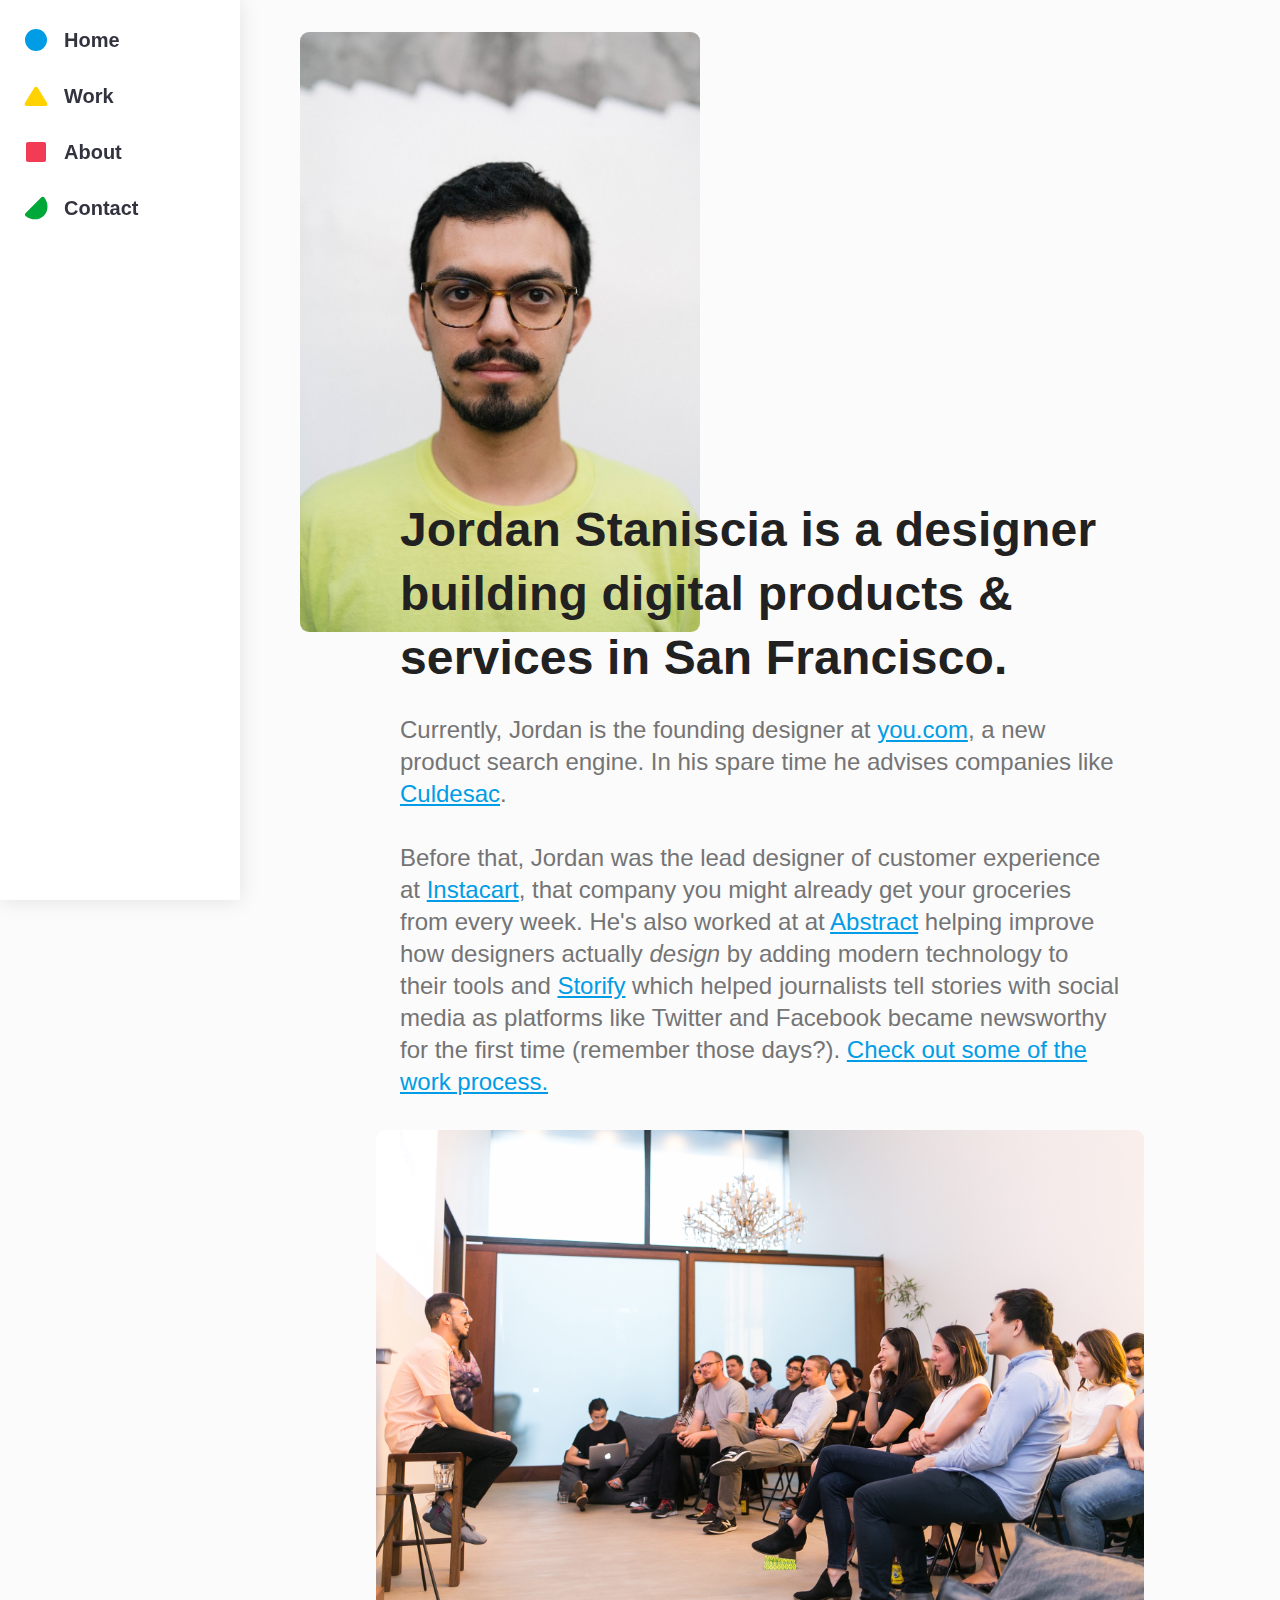
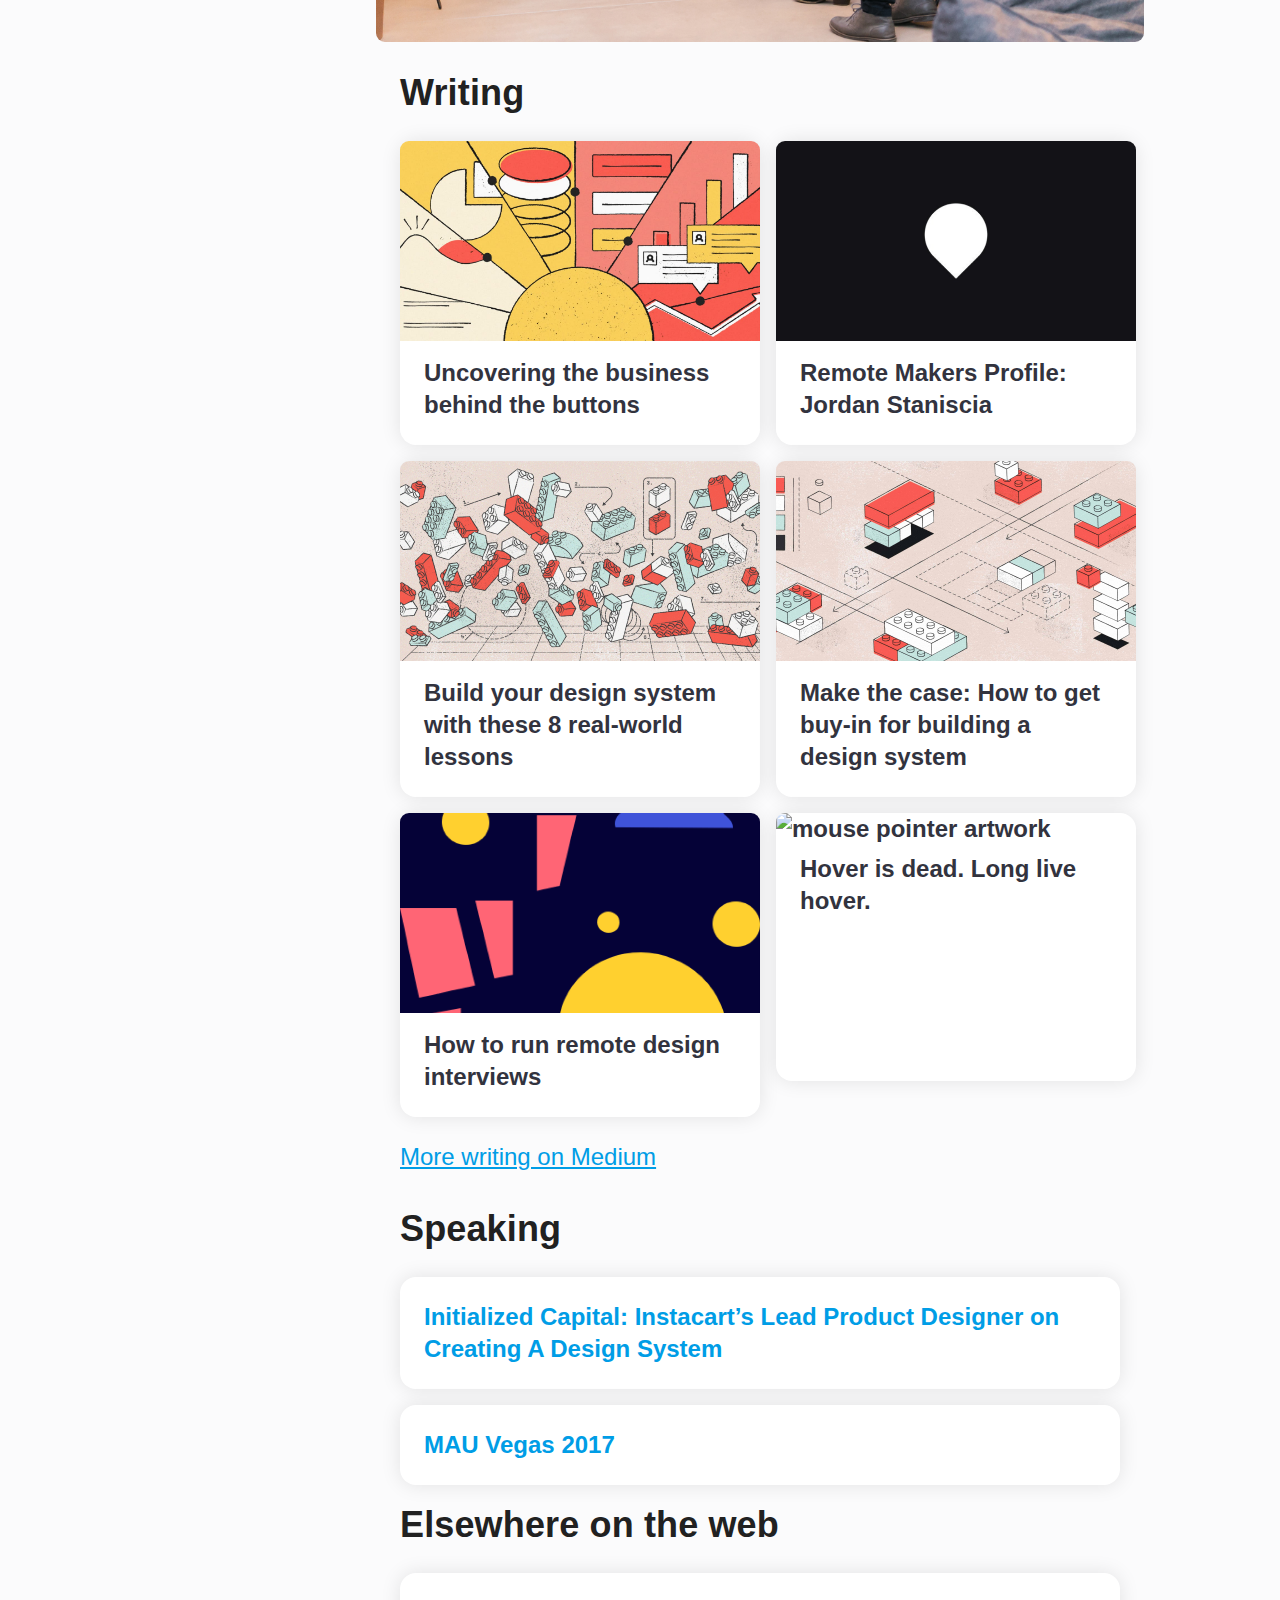
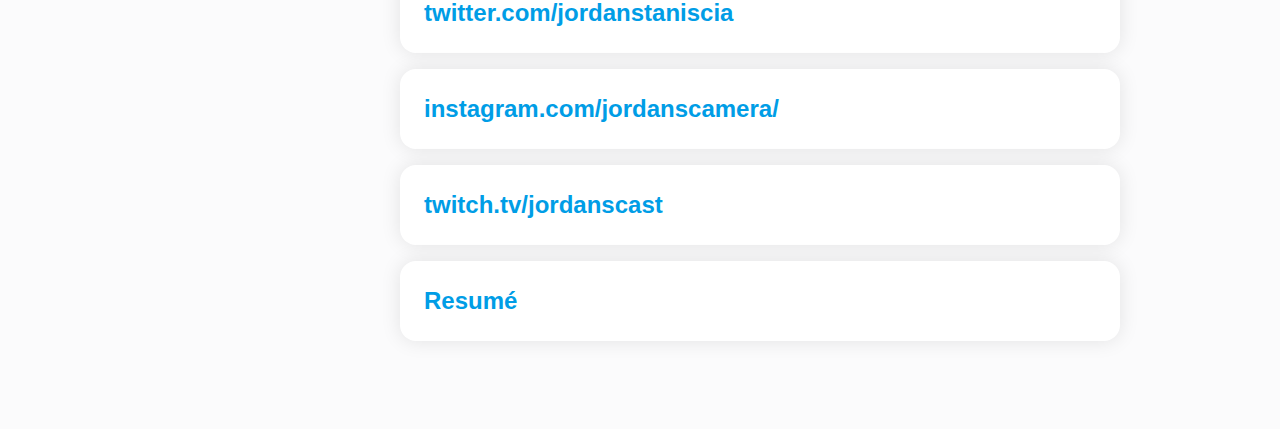
==== about.html @ 4a49b167 "updated my chat bot" ====
<!DOCTYPE html>
<html>
<head>
	<meta charset="UTF-8">
	<meta name="viewport" content="width=device-width, initial-scale=1, maximum-scale=1, user-scalable=no">

	<title>About &middot; Jordan Staniscia &middot; Designer</title>
	<meta name="description" content="Currently, Jordan is a designer at Abstract, working on improving how designers actually design. Before that, he worked at Instacart, Storify, Livefyre, Heyzap, and more.">

	<link rel="icon" type="image/png" href="images/favicon-16.png" sizes="16x16">
	<link rel="icon" type="image/png" href="images/favicon-32.png" sizes="32x32">
	<link rel="icon" type="image/png" href="images/favicon-64.png" sizes="64x64">
	<link rel="icon" type="image/png" href="images/favicon-96.png" sizes="96x96">
	<link rel="apple-touch-icon" sizes="60x60" href="images/favicon-iphone-60.png">
	<link rel="apple-touch-icon" sizes="120x120" href="images/favicon-iphone-120.png">
	<link rel="apple-touch-icon" sizes="180x180" href="images/favicon-iphone-180.png">
	<link rel="apple-touch-icon" sizes="72x72" href="images/favicon-ipad-72.png">
	<link rel="apple-touch-icon" sizes="144x144" href="images/favicon-ipad-144.png">
	<link rel="apple-touch-icon" sizes="144x144" href="images/favicon-ipad-216.png">

	<link rel="stylesheet" type="text/css" media="all" href="css/reset.css">
	<link rel="stylesheet" type="text/css" media="all" href="css/style.css">
	<link rel="stylesheet" type="text/css" media="all" href="css/animate.css">

	<script type="text/javascript" src="js/jquery-3.4.1.min.js"></script>
	<script type="text/javascript" src="js/menu.js"></script>
	<script>
	  (function(i,s,o,g,r,a,m){i['GoogleAnalyticsObject']=r;i[r]=i[r]||function(){
	  (i[r].q=i[r].q||[]).push(arguments)},i[r].l=1*new Date();a=s.createElement(o),
	  m=s.getElementsByTagName(o)[0];a.async=1;a.src=g;m.parentNode.insertBefore(a,m)
	  })(window,document,'script','https://www.google-analytics.com/analytics.js','ga');

	  ga('create', 'UA-8725285-3', 'auto');
	  ga('send', 'pageview');

	</script>
</head>
<body>

	<div id="about-container" class="content-container container spacer animated fadeIn">
		<div class="section">
			<img class="hero" src="images/profile2a.jpg" alt="Photo of Jordan Staniscia"/>

			<h1 class="h1 colorDefault marginBottom24">Jordan Staniscia is a designer building digital products &amp; services in San Francisco.</h1>

			<p>Currently, Jordan is the founding designer at <a href="you.com">you.com</a>, a new product search engine. In his spare time he advises companies like <a href="https://culdesac.com">Culdesac</a>.

			<p>Before that, Jordan was the lead designer of customer experience at <a href="http://instacart.com">Instacart</a>, that company you might already get your groceries from every week. He's also worked at at <a href="https://goabstract.com/">Abstract</a> helping improve how designers actually <i>design</i> by adding modern technology to their tools and <a href="http://storify.com">Storify</a> which helped journalists tell stories with social media as platforms like Twitter and Facebook became newsworthy for the first time (remember those days?). <a href="work.html">Check out some of the work process.</a></p>
		</div>
		<div class="section">
			<img class="full-width" src="images/talks.jpg" alt="Jordan Staniscia speaking about design systems"/>

			<h2 class="h2 colorDefault marginBottom24">Writing</h2>

			<div class="card-link-container">

				<div><a href="https://www.abstract.com/blog/designer-business-behind-buttons/" class="card-link">
					<img src="images/writing/business-of-buttons.jpg" alt="Buisness behind design illustration" />
					<span>Uncovering the business behind the buttons</span>
				</a></div>

				<div><a href="https://remotemakers.co/interviews/jordan-staniscia/" class="card-link">
					<img src="images/writing/Remote-Makers@2x.png" alt="Remote Makers logo artwork" />
					<span>Remote Makers Profile: Jordan Staniscia</span>
				</a></div>

				<div><a href="https://www.abstract.com/blog/building-your-design-system/" class="card-link">
					<img src="images/writing/design-system-lessons.png" alt="Building a design system piece by piece illustration" />
					<span>Build your design system with these 8 real-world lessons</span>
				</a></div>

				<div><a href="https://www.abstract.com/blog/design-system-buy-in/" class="card-link">
					<img src="images/writing/design-system-buy-in.jpeg" alt="Design System Illustration" />
					<span>Make the case: How to get buy-in for building a design system</span>
				</a></div>

				<div><a href="https://miro.com/blog/design-interviews-remote-team/" class="card-link">
					<img src="images/writing/miro-artwork@2x.png" alt="Miro artwork" />
					<span>How to run remote design interviews</span>
				</a></div>

				<div><a href="https://medium.com/@jordance/hover-is-dead-long-live-hover-37a89d3795df" class="card-link">
					<img src="https://miro.medium.com/max/2800/1*OTb4XvrBGKitkS3YimQnlA.png" alt="mouse pointer artwork" />
					<span>Hover is dead. Long live hover.</span>
				</a></div>

			</div>

			<p><a href="https://medium.com/@jordance">More writing on Medium</a></p>

		</div>
		<div class="section">
			<h2 class="h2 colorDefault marginBottom24">Speaking</h2>

			<div><a href="https://medium.com/initialized-capital/instacarts-lead-product-designer-on-creating-design-systems-4cffefdfca00" class="big-link">Initialized Capital: Instacart’s Lead Product Designer on Creating A Design System</a></div>

			<div><a href="http://grow.co/content/mau-vegas-2017-how-instacart-uses-deep-linking-to-build-personalized-user-experiences-to-boost-engagement-and-conversion/" class="big-link">MAU Vegas 2017</a></div>

		</div>
		<div class="section">

			<h2 class="h2 colorDefault marginBottom24">Elsewhere on the web</h2>

			<div><a href="http://twitter.com/jordanstaniscia" class="big-link">twitter.com/jordanstaniscia</a></div>

			<div><a href="https://www.instagram.com/jordanscamera/" class="big-link">instagram.com/jordanscamera/</a></div>

			<div><a href="https://www.twitch.tv/jordanscast" class="big-link">twitch.tv/jordanscast</a></div>

			<div><a href="https://www.figma.com/file/kTpxOq9Pjka3R3JEFAi44p/My-Resum%C3%A9?node-id=54%3A1" class="big-link">Resumé</a></div>
		</div>


	</div>


</body>
</html>
---- css/style.css ----
body {
	font-family: "Helvetica Neue", Helvetica, Arial, sans-serif;
	-webkit-font-smoothing: antialiased;
	background-color: #FBFBFC;
}

input {
	width: auto;
	-webkit-box-sizing: border-box;
    -moz-box-sizing: border-box;
    -o-box-sizing: border-box;
    -ms-box-sizing: border-box;
    box-sizing: border-box;
}

a, a:visited {
	color: #009DE6;
}

a:hover {
	color: #3F74B0;
}

a:active {
	color: #2D527D;
}

.clear {
	clear: both;
}

.bottom {
	position: absolute;
	bottom: 0;
	width: 100%;
}

.container {
	max-width: 720px;
	margin: 0 auto;
	padding-left: 240px;
}

.spacer {
	margin: 32px auto 88px auto;
}

.blur {
	-webkit-filter: blur(20px);
	filter: blur(20px);
}

.no-scroll {
	overflow: hidden;
}

.line {
	width: 100%;
}

/* Type */
.h1 {
	font-size: 48px;
	line-height: 64px;
	font-weight: bold;
	letter-spacing: 0.0037em;
}

.h2 {
	font-size: 36px;
	line-height: 48px;
	font-weight: bold;
	letter-spacing: 0.0039em;
}

.h3 {
	font-size: 28px;
	line-height: 36px;
	font-weight: bold;
	letter-spacing: 0.0038em;
}

.h4 {
}

/* Type Colors */
.colorDefault {color: #212121;}
.colorSecondary {color: #424242;}
.colorCaption {color: #616161;}

/* Weights */
.weightRegular {font-weight: 400;}
.weightMedium {font-weight: 500;}
.weightSemibold {font-weight: 600;}
.weightBold {font-weight: 700;}

/* Margins */
.marginBottom0 {margin-bottom: 0;}
.marginBottom8 {margin-bottom: 8px;}
.marginBottom16 {margin-bottom: 16px;}
.marginBottom24 {margin-bottom: 24px;}

/* Navigational Menu */
#menu {
	height: 100%;
	width: 224px;
	padding: 0 8px;
	display: block;
	background-color: #fff;
	box-shadow: 0 1px 20px 0 rgba(0,0,0,.1);
	position: fixed;
	z-index: 3;
	bottom: 0;
}

#menu ul {
	/*margin: 0 auto;*/
	padding: 12px 0;
}

#menu ul li {
}

#menu ul li a {
	display: block;
	border-radius: 32px;
	transition: background-color 0.25s, color 0.25s;
	text-decoration: none;

	font-size: 20px;
	line-height: 56px;
	color: #32333E;
	text-align: left;
	font-weight: 600;
	margin: 0 auto;
	width: 100%;
	height: 56px;
}

#menu ul li a:hover {
	cursor: pointer;
	background-color: rgba(0, 0, 0, 0.05);
}

#menu ul li a:active {
	cursor: pointer;
	background-color: rgba(0, 0, 0, 0.1);
	transform: matrix(0.96, 0, 0, 0.96, 0, 0);
}

#menu ul li a svg {
	width: 24px;
	height: 24px;
	margin: 16px;
	float: left;
	transition: margin 0.25s;
}

#menu ul li a:hover svg {
	margin-left: 24px;
}

.square{fill:#f23b55;}
.circle{fill:#009de6;}
.triangle{fill:#ffd200;}
.half-circle{fill:#00A839;}

/* Chat app */
.message {
	font-family: "Helvetica Neue", Helvetica, Arial, sans-serif;
	font-size: 24px;
	font-weight: 500;
	line-height: 32px;
	border-radius: 32px;
	padding: 14px 28px;
	display: inline-block;
	margin: 0 0 14px 0;
	box-shadow: 0 0 20px 0 rgba(0,0,0,.1);
}

.message-left {
	color: #393939;
	background-color: #fff;
}

.message-right {
	color: #fff;
	background-color: #00B0FF;
	border: none;
	outline: 0;
	float: right;
}

::-webkit-input-placeholder {
	color: #80D8FF;
}

/* Content */
.content-container {
	position: relative;
}

.content-container img {
	width: 100%;
	max-width: 720px;
	height: auto;
	border-radius: 9px;
	margin-bottom: 32px;
}

.content-container img.full-width {
	left: 50%;
	margin-left: -30vw;
	margin-right: -30vw;
	max-width: 60vw;
	position: relative;
	right: 50%;
	width: 60vw;
	margin-bottom: 24px;
}

.content-container p, .content-container li {
	font-size: 24px;
	line-height: 32px;
	color: #747474;
	margin-bottom: 32px;
}

.content-container p a, , .content-container li a {
	text-decoration: none;
}
	.content-container p a:hover, , .content-container li a:hover {
		text-decoration: underline;
	}

.content-container i {
	font-style: italic;
}

.content-container strong {
	font-weight: bold;
	color: #424242;
}

.content-container li {
	list-style: square outside none;
	margin: 0 0 16px 24px;
}

.content-container section {
	margin-bottom: 64px;
}

/* Links */
a.big-link,
a.card-link,
a.work-card {
	font-size: 24px;
	line-height: 32px;
	border-radius: 16px;
	text-decoration: none;
	font-weight: 600;
	background-color: #fff;
	box-shadow: 0 0 20px 0 rgba(0,0,0,.1);
	transition: box-shadow 0.15s, transform 0.05s;
}
a.big-link:hover,
a.card-link:hover,
a.work-card:hover {
	box-shadow: 0 2px 20px 0 rgba(0,0,0,0.2);
}
.big-link:active,
a.card-link:active,
a.work-card:active {
	box-shadow: 0 1px 4px 0 rgba(0,0,0,0.12);
	transform: matrix(0.96, 0, 0, 0.96, 0, 0);
}

a.big-link.disabled,
a.card-link.disabled,
a.work-card.disabled {
	box-shadow: 0 0 0 1px rgba(0,0,0,.1);
}
a.big-link.disabled:hover,
a.card-link.disabled:hover,
a.work-card.disabled:hover {
	box-shadow: 0 0 0 1px rgba(0,0,0,.1);
}
a.big-link.disabled:active,
a.card-link.disabled:active,
a.work-card.disabled:active {
	box-shadow: 0 0 0 1px rgba(0,0,0,.1);
	transform: none;
}

a.big-link {
	display: block;
	padding: 24px;
	margin-bottom: 16px;
}

a.breadcrumb {
	font-size: 20px;
	font-weight: 400;
}

a.breadcrumb:before {
	/*content: url("data:image/svg+xml; utf8, <svg width=\"24\" height=\"24\" viewBox=\"0 0 24 24\" fill=\"none\" xmlns=\"http://www.w3.org/2000/svg\"><path fill-rule=\"evenodd\" clip-rule=\"evenodd\" d=\"M4.59503 13.1791C3.37703 12.391 3.37704 10.609 4.59503 9.82086L15.9135 2.49715C17.2442 1.63609 19 2.59128 19 4.17629L19 18.8237C19 20.4087 17.2442 21.3639 15.9135 20.5029L4.59503 13.1791Z\" fill=\"#009DE6\"/></svg>)";*/
}

/* About Page */
#about-container h1 {
	padding-top: 690px;
}

#about-container img.hero {
	width: 90%;
	margin: 0 auto;
	position: absolute;
	left: 140px;
	z-index: -1;
	max-height: 900px;
	width: auto;
}

.card-link-container {
	display: grid;
	grid-template-columns: 50% 50%;
	grid-column-gap: 16px;
	grid-row-gap: 16px;
	margin-bottom: 24px;
}

a.card-link {
	justify-self: stretch;
	display: inline-block;
	margin: 0;
	color: #32333E;
	min-height: 268px;
	}
	a.card-link img {
		width: 100%;
		height: 200px;
  	object-fit: cover;
		margin-bottom: 8px;
		border-radius: 9px 9px 0 0;
	}
	a.card-link span {
		padding: 0 24px 24px 24px;
    display: block;
	}

/* Work page */
.app-icon {
	width: 72px;
	height: 72px;
	border-radius: 16px;
	box-shadow: 0 0 20px 0 rgba(0,0,0,.1);
	margin-bottom: 12px;
}

.app-icon-abstract {
	background: url(../images/app-icon-abstract.png) center center no-repeat;
	background-size: 72px 72px;
}
.app-icon-instacart {
	background: url(../images/app-icon-instacart.png) center center no-repeat;
	background-size: 72px 72px;
}

.work-card-container li {
	list-style: none outside none;
	margin: 0;
}

.work-card {
	display: block;
	margin: 0 0 24px 0;
	padding: 24px;
	position: relative;
}

.work-card small {
	font-size: 14px;
	line-height: 18px;
}

.work-card .coming-soon {
	display: flex;
  align-items: center;
  justify-content: center;
	background-color: rgba(0,0,0,0.1);
	-webkit-backdrop-filter: blur(8px);
	backdrop-filter: blur(8px);
	color: #424242;
	font-size: 24px;
	font-weight: bold;
	margin: -24px -24px -24px -24px;
	height: 100%;
	width: 100%;
	position: absolute;
	z-index: 100;
	border-radius: 16px;
}

/* Media Queries */
@media screen and (max-width: 1440px){
	#about-container img.hero {
		max-height: 600px;
	}

	#about-container h1 {
		padding-top: 466px;
	}
}

@media screen and (max-width: 1200px){
	#about-container img.hero {
		top: -32px;
		right: 0;
		left: auto;
		max-width: 400px;
		width: auto;
		border-radius: 0 0 16px 16px;
	}

	.content-container img.full-width {
		width: 100%;
    max-width: 720px;
		position: inherit;
		margin: 0 0 24px 0;
	}

	#about-container h1 {
		padding-top: 490px;
	}
}

@media screen and (max-width: 960px){
	.container {
		padding: 0 30px;
	}

	#about-container img.hero {
		top: -32px;
		right: 0;
		left: auto;
		max-width: 400px;
		width: auto;
		border-radius: 0 0 16px 16px;
	}

	.content-container h1 {
		font-size: 44px;
    line-height: 48px;
		margin-bottom: 24px;
	}
/*
	.content-container h2 {
		font-size: 24px;
		line-height: 32px;
		margin-bottom: 24px;
	}*/

	.content-container p, .content-container li {
		font-size: 18px;
		line-height: 24px;
		margin-bottom: 24px;
	}
	a.big-link {
		font-size: 24px;
		line-height: 28px;
	}
	.message {
		font-size: 17px;
		line-height: 21px;
		border-radius: 26px;
		padding: 16px 20px;
		display: inline-block;
		margin: 0 0 8px 0;
	}

	#menu {
		height: 56px;
		padding: 0;
		padding-bottom: env(safe-area-inset-bottom);
		width: 100%;
		display: block;
		position: fixed;
		z-index: 3;
		bottom: 0;
	}

	#menu ul {
		max-width: 720px;
		margin: 0 auto;
		padding: 0;
	}

	#menu ul li {
		float: left;
		width: 25%;
	}

	#menu ul li a {
		font-size: 11px;
		line-height: 12px;
		color: #747474;
		text-align: center;
		font-weight: 500;
		margin: 0 auto 12px auto;
		display: block;
		margin: 0 auto;
		width: 56px;
		height: 56px;
	}

	#menu ul li a svg {
		margin: 8px 16px 4px 16px;
	}
	#menu ul li a:hover svg {
		margin-left: 16px;
	}

	.card-link-container {
			margin-bottom: 16px;
			grid-column-gap: 16px;
			grid-row-gap: 16px;
	}
}

@media screen and (max-width: 640px){
	a.big-link {
		font-size: 18px;
		line-height: 20px;
		padding: 16px;
	}

	.card-link-container {
		grid-template-columns: auto;
	}

	a.card-link {
		min-height: 0;
	}

	a.card-link span {
		padding: 0 16px 16px 16px;
	}
}

@media screen and (max-width: 480px){
	#about-container img.hero {
		max-height: 400px;
		border-radius: 0 0 0 16px;
	}
	#about-container h1 {
		padding-top: 268px;
	}
}
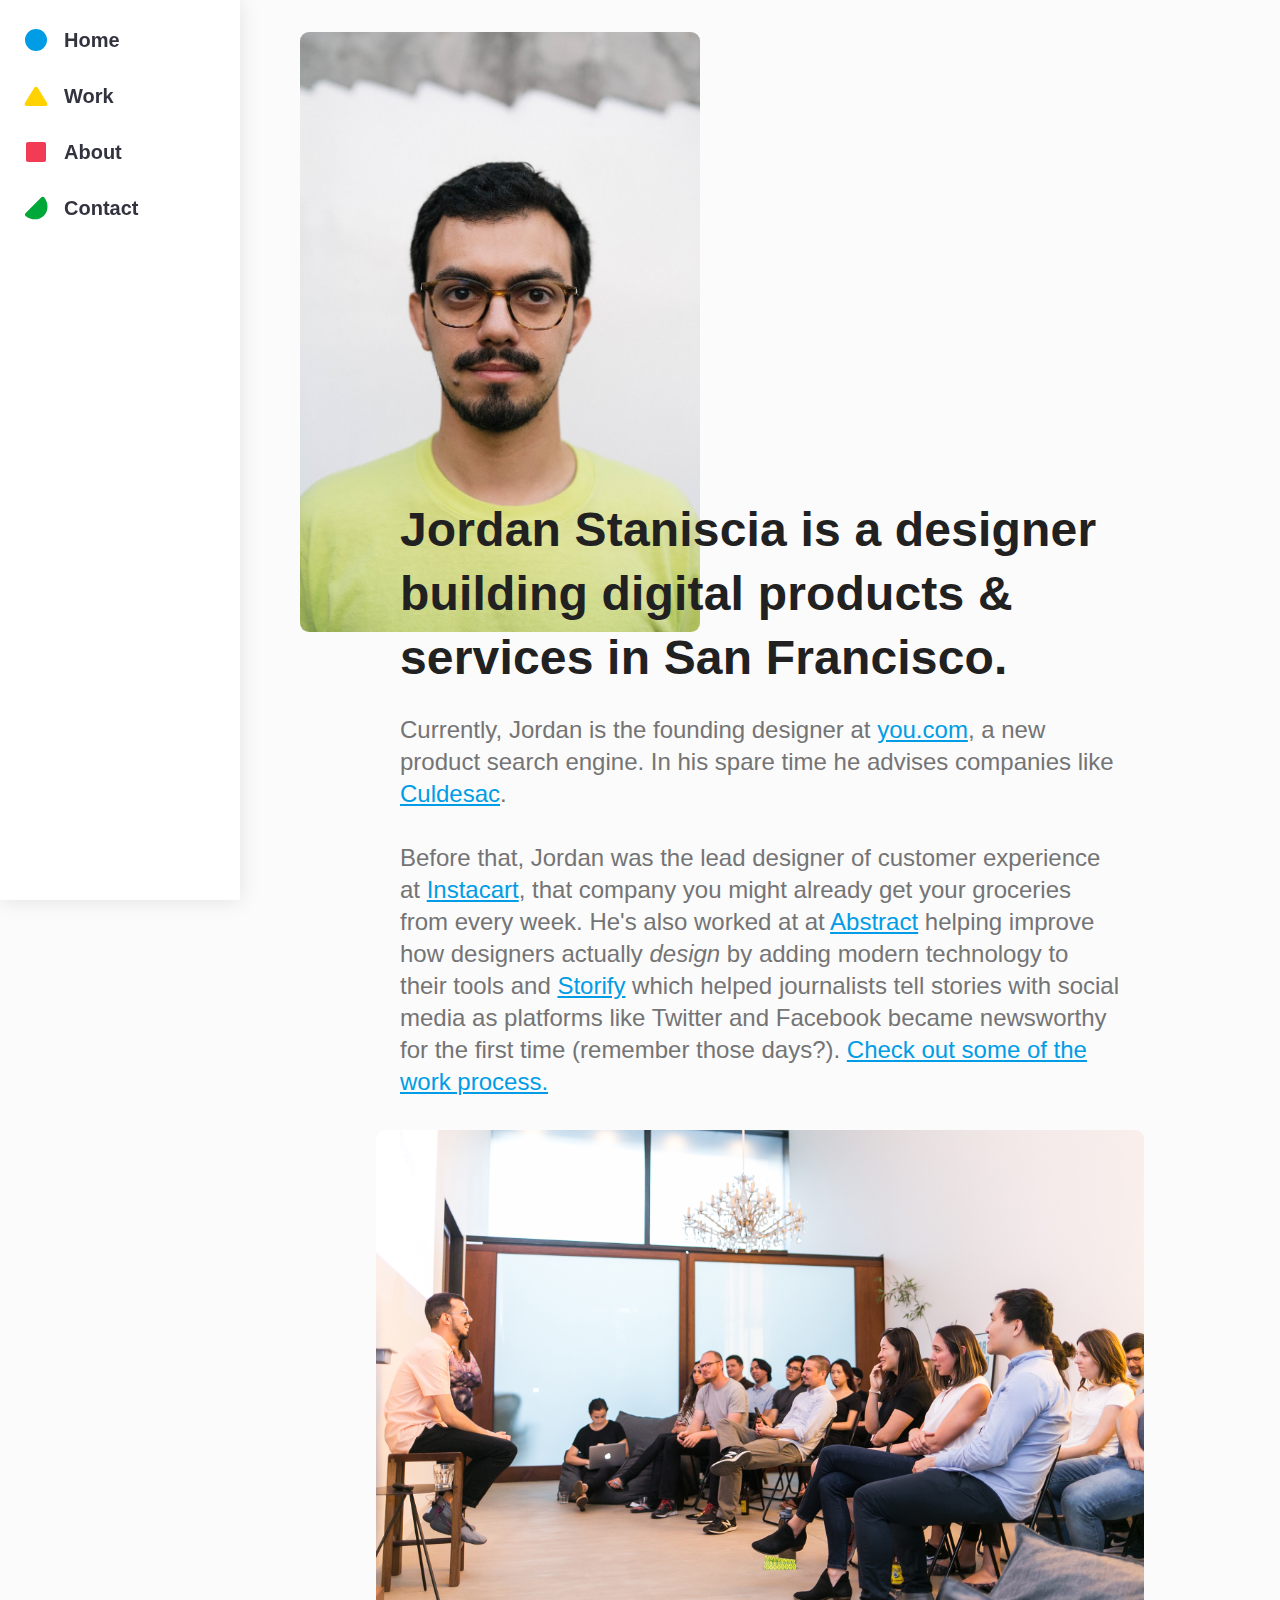
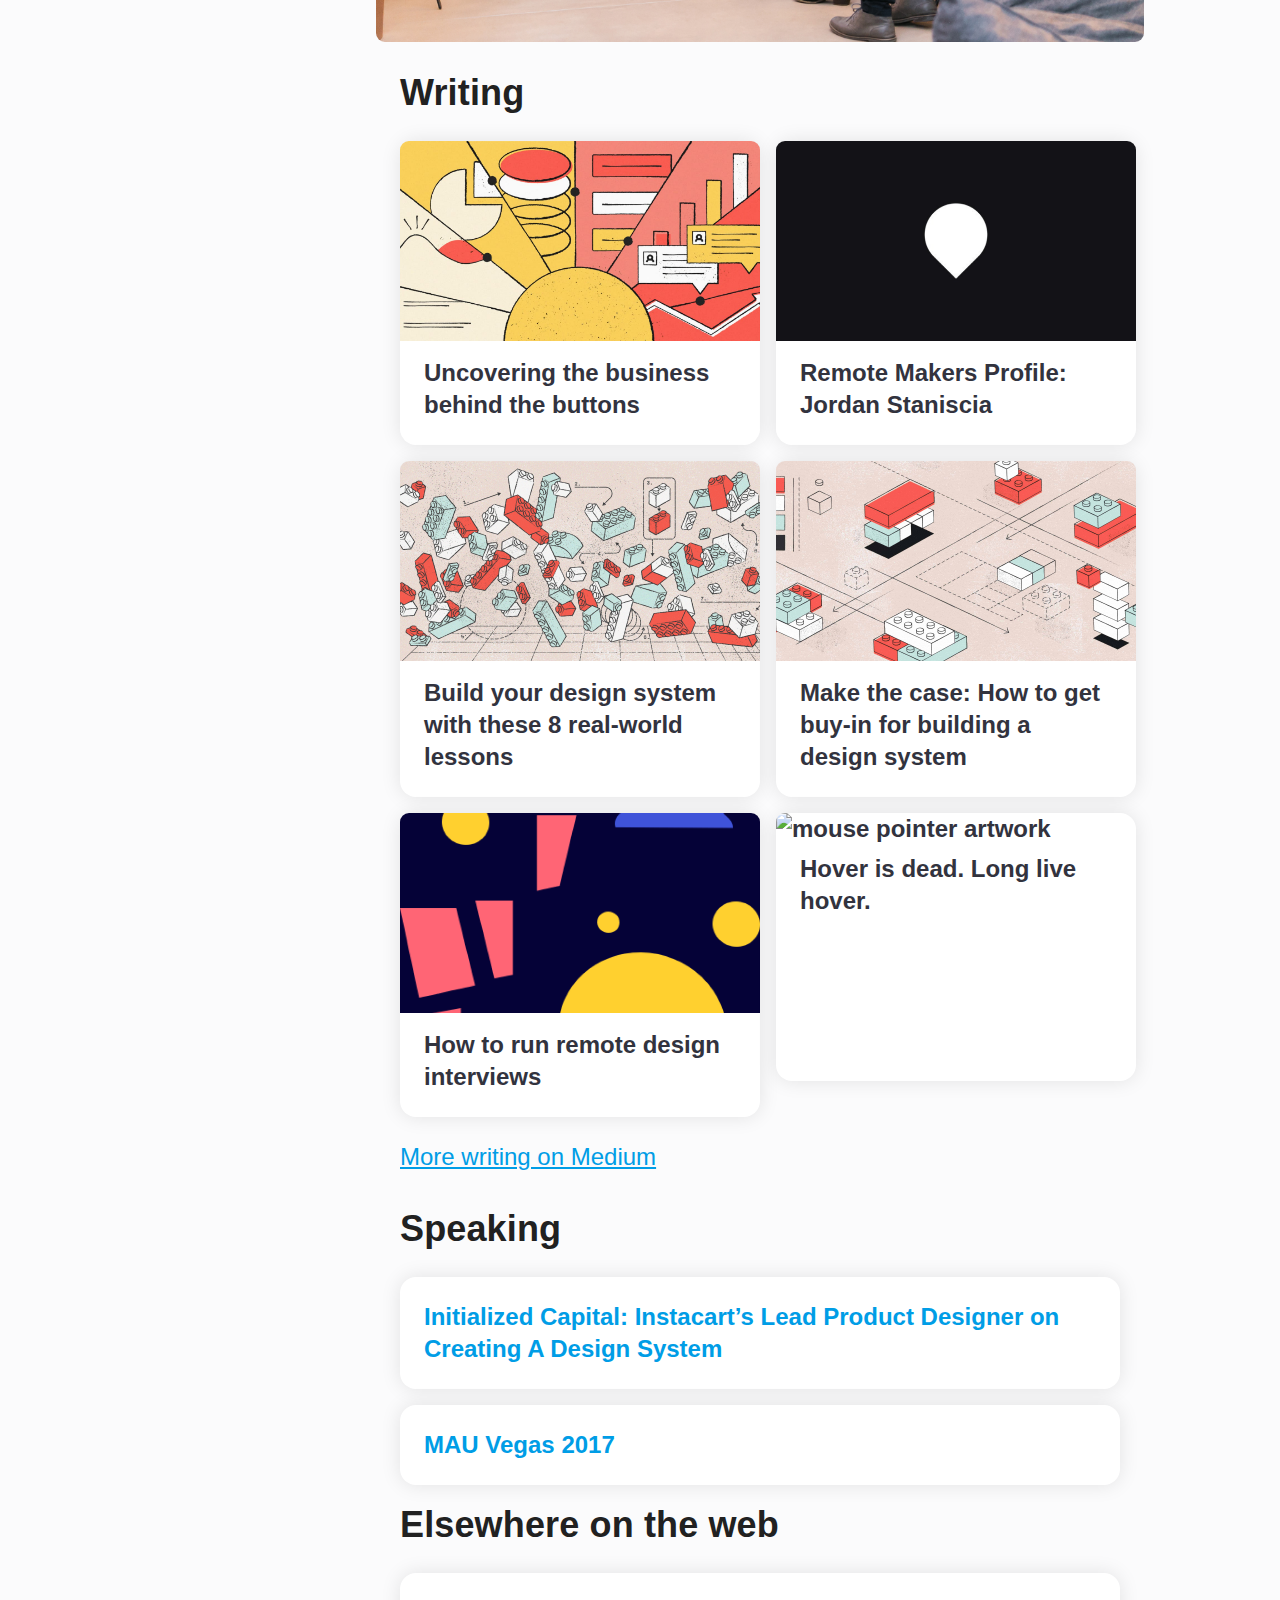
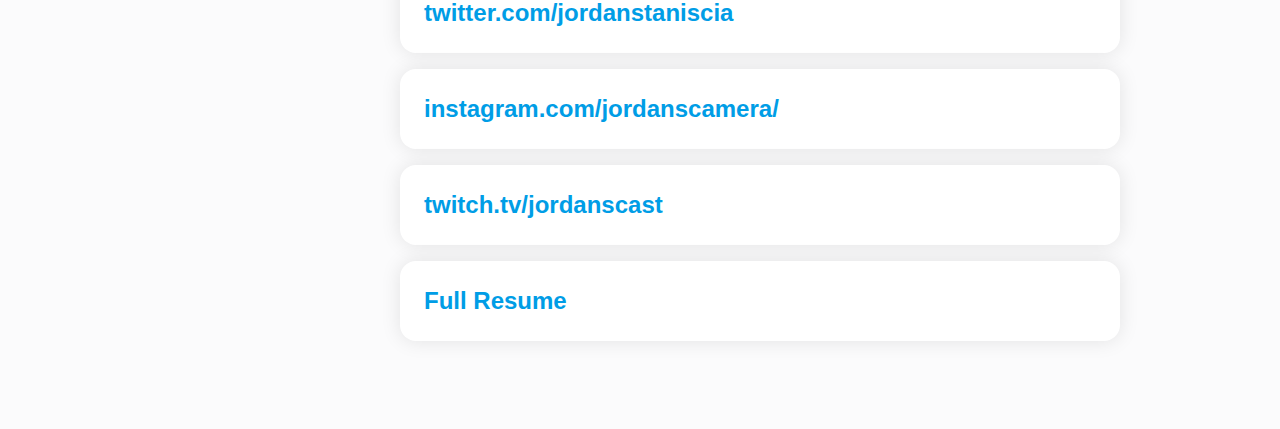
==== commit d5d5e8f6: "Laucnhing Snacks work" ====
--- a/about.html
+++ b/about.html
@@ -107,7 +107,7 @@
 
 			<div><a href="https://www.twitch.tv/jordanscast" class="big-link">twitch.tv/jordanscast</a></div>
 
-			<div><a href="https://www.figma.com/file/kTpxOq9Pjka3R3JEFAi44p/My-Resum%C3%A9?node-id=54%3A1" class="big-link">Resumé</a></div>
+			<div><a href="https://www.figma.com/file/kTpxOq9Pjka3R3JEFAi44p/My-Resum%C3%A9?node-id=54%3A1" class="big-link">Full Resume</a></div>
 		</div>
 
 
--- a/css/style.css
+++ b/css/style.css
@@ -87,6 +87,10 @@
 .colorDefault {color: #212121;}
 .colorSecondary {color: #424242;}
 .colorCaption {color: #616161;}
+
+.colorDefaultDark {color: #fff;}
+.colorSecondaryDark {color: #E0E0E0;}
+.colorCaptionDark {color: #C4C4C4;}
 
 /* Weights */
 .weightRegular {font-weight: 400;}
@@ -300,12 +304,44 @@
 }
 
 a.breadcrumb {
+	display: inline-block;
+	border-radius: 32px;
+	transition: background-color 0.25s, color 0.25s;
+	text-decoration: none;
+
 	font-size: 20px;
-	font-weight: 400;
-}
-
-a.breadcrumb:before {
-	/*content: url("data:image/svg+xml; utf8, <svg width=\"24\" height=\"24\" viewBox=\"0 0 24 24\" fill=\"none\" xmlns=\"http://www.w3.org/2000/svg\"><path fill-rule=\"evenodd\" clip-rule=\"evenodd\" d=\"M4.59503 13.1791C3.37703 12.391 3.37704 10.609 4.59503 9.82086L15.9135 2.49715C17.2442 1.63609 19 2.59128 19 4.17629L19 18.8237C19 20.4087 17.2442 21.3639 15.9135 20.5029L4.59503 13.1791Z\" fill=\"#009DE6\"/></svg>)";*/
+	line-height: 56px;
+	text-align: left;
+	font-weight: 600;
+	height: 56px;
+	margin: 0 0 24px 0;
+	padding-right: 24px;
+}
+a.breadcrumb:hover {
+	cursor: pointer;
+	background-color: rgba(0, 0, 0, 0.05);
+}
+a.breadcrumb:active {
+	cursor: pointer;
+	background-color: rgba(0, 0, 0, 0.1);
+	transform: matrix(0.96, 0, 0, 0.96, 0, 0);
+}
+
+a.breadcrumb svg {
+	width: 24px;
+	height: 24px;
+	fill: #009DE6;
+	margin: 16px 8px 16px 0;
+	float: left;
+	transition: margin 0.25s;
+}
+a.breadcrumb:hover svg {
+	margin-left: 16px;
+	fill: #3F74B0;
+}
+a.breadcrumb:active svg {
+	margin-left: 16px;
+	fill: #2D527D;
 }
 
 /* About Page */
@@ -357,6 +393,12 @@
 	border-radius: 16px;
 	box-shadow: 0 0 20px 0 rgba(0,0,0,.1);
 	margin-bottom: 12px;
+	transition: transform 0.25s, box-shadow 0.25s;
+}
+
+.work-card:hover .app-icon {
+	transform: rotate(-7deg);
+	box-shadow: 0 2px 20px 0 rgba(0,0,0,0.2);
 }
 
 .app-icon-abstract {
@@ -376,8 +418,24 @@
 .work-card {
 	display: block;
 	margin: 0 0 24px 0;
+	position: relative;
+}
+
+.work-card img {
+	display: block;
+	margin: 0;
+	border-radius: 16px 16px 0 0;
+}
+
+.work-card-inner {
 	padding: 24px;
+}
+
+img + .work-card-inner {
+	padding: 0 24px 24px 24px;
+	margin-top: -36px;
 	position: relative;
+	z-index: 10;
 }
 
 .work-card small {
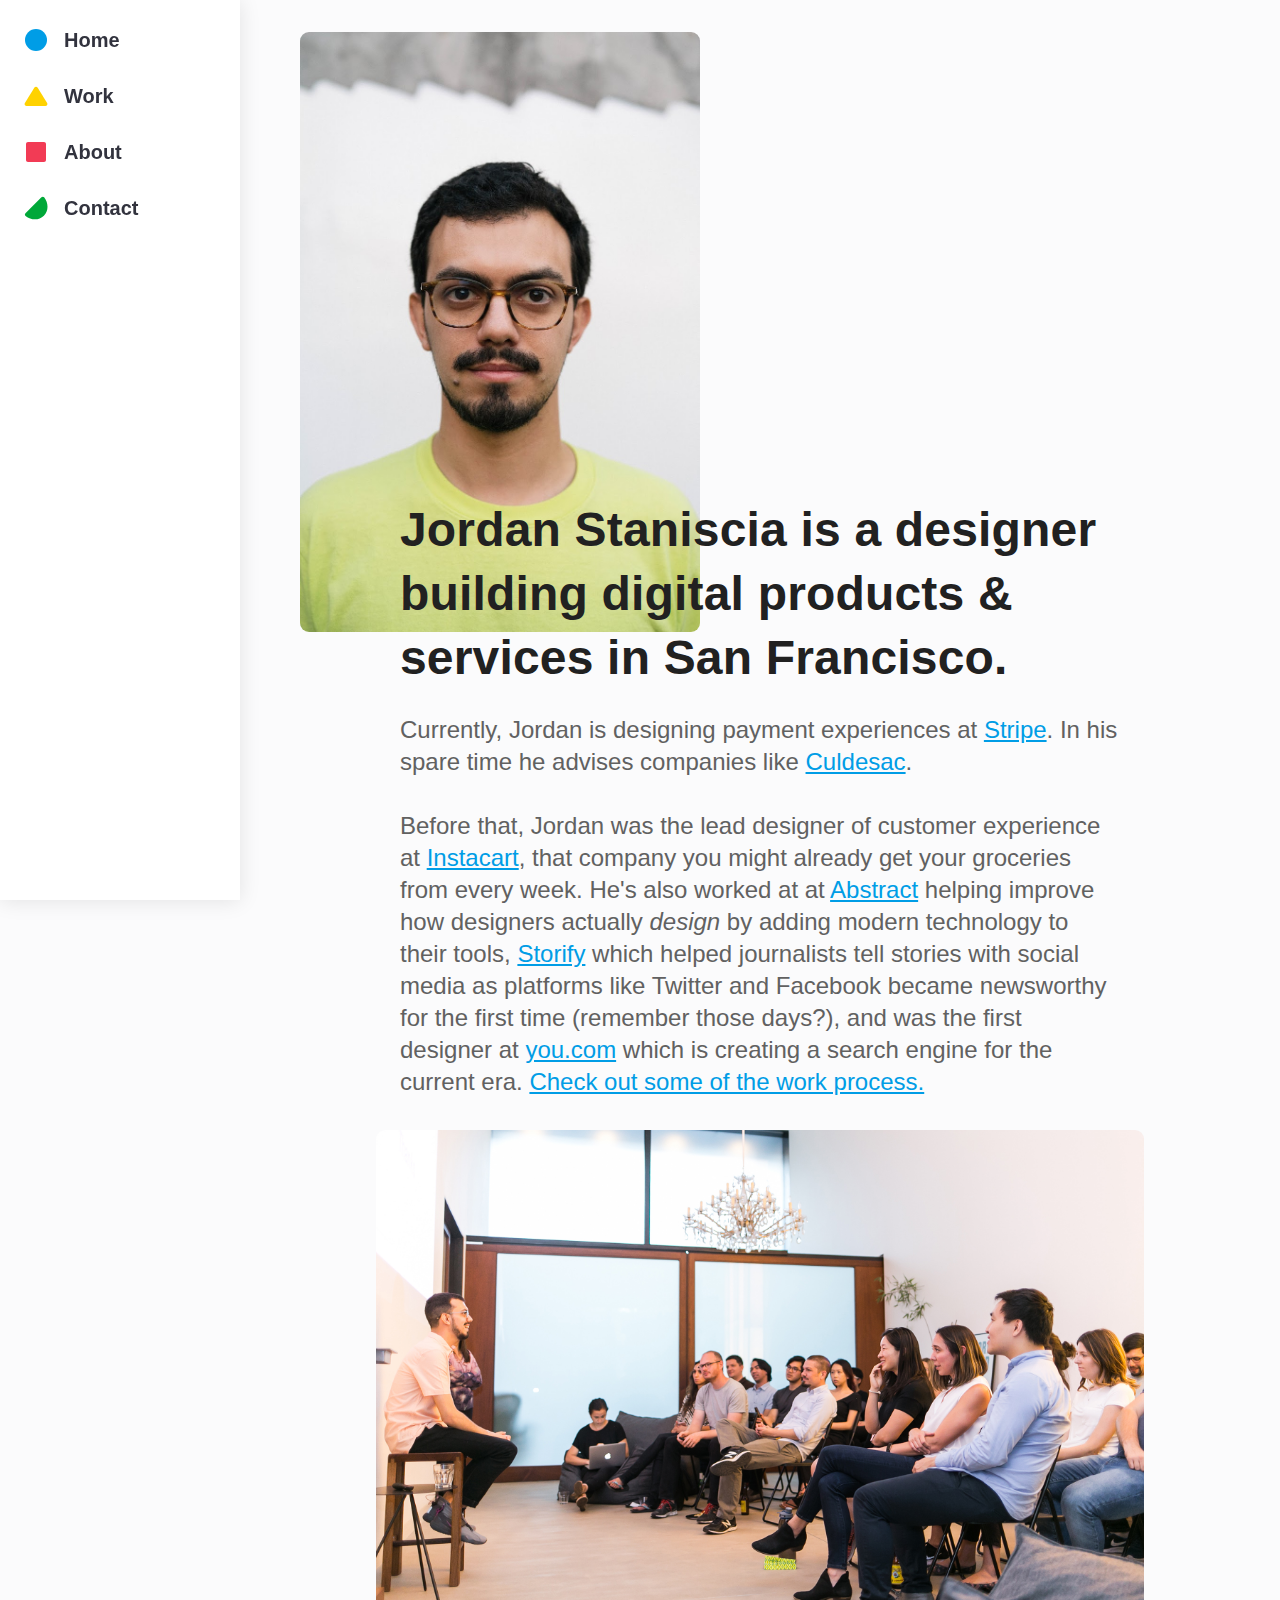
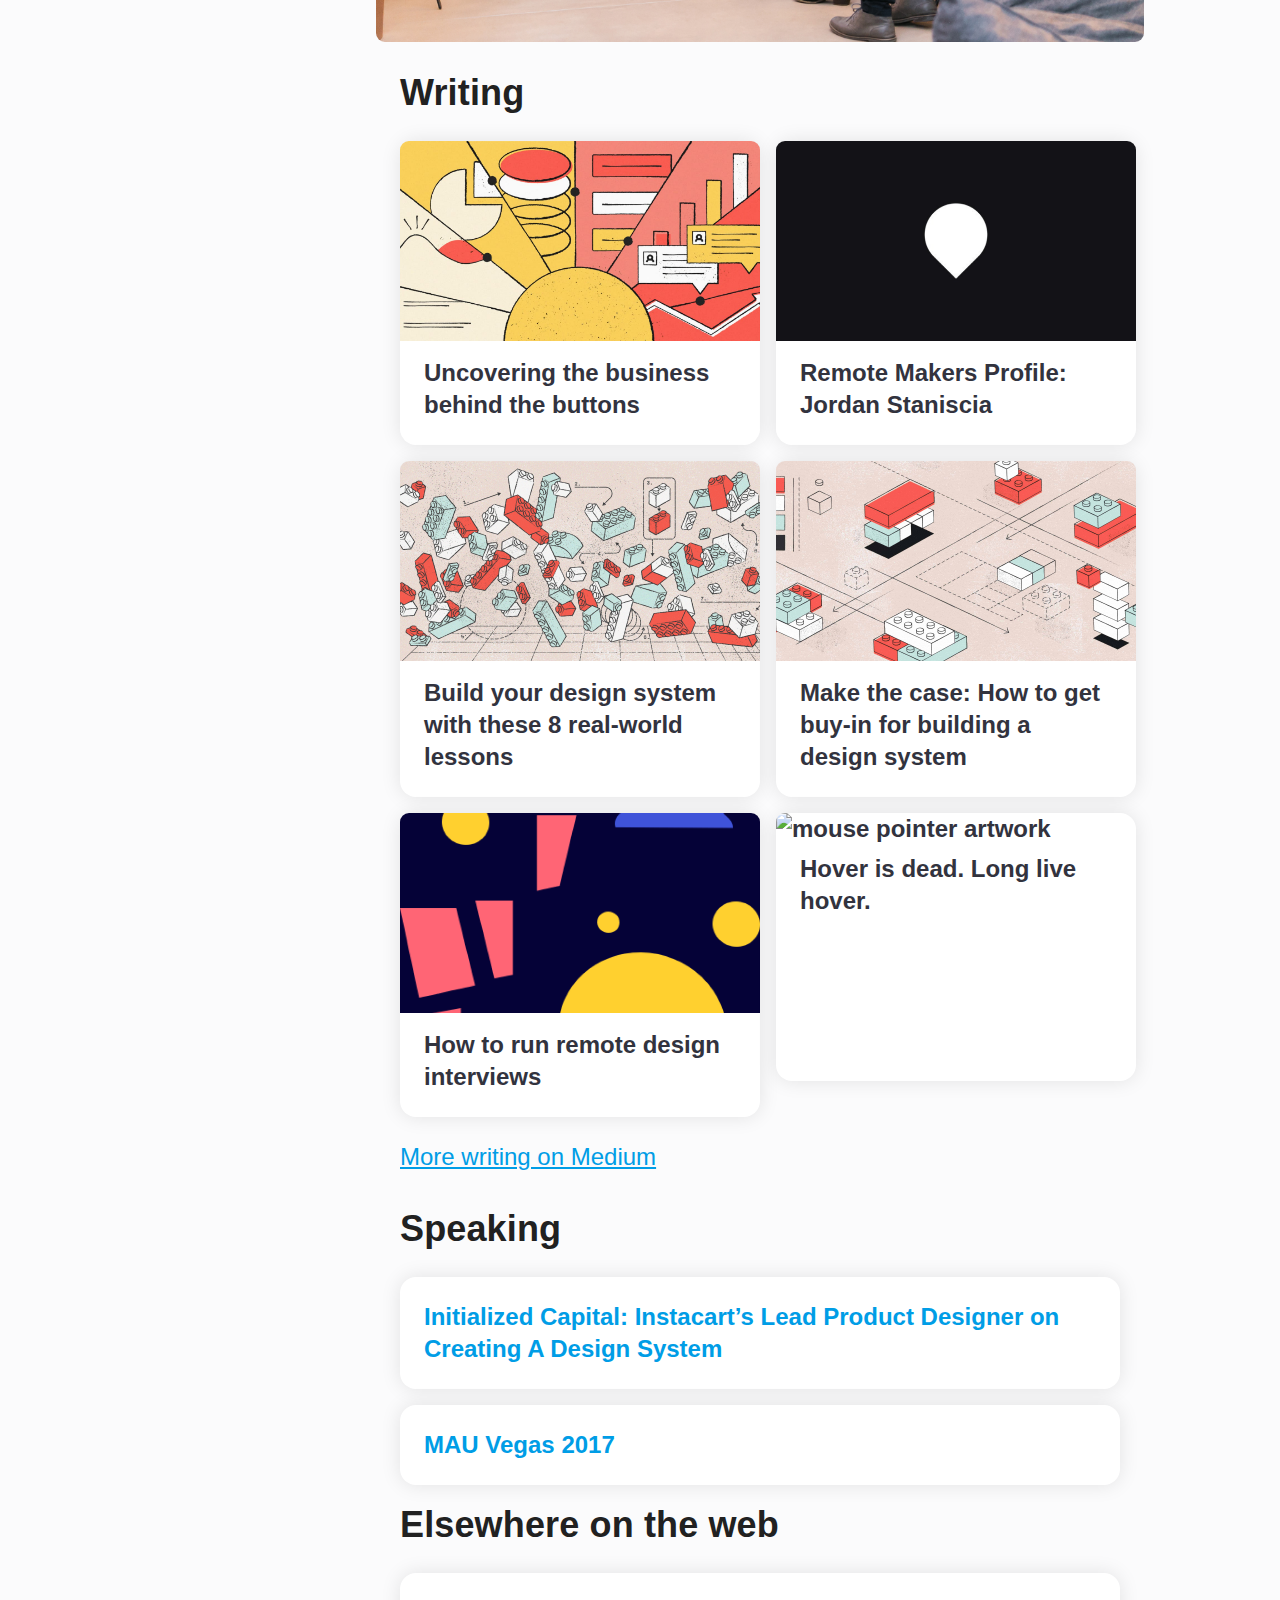
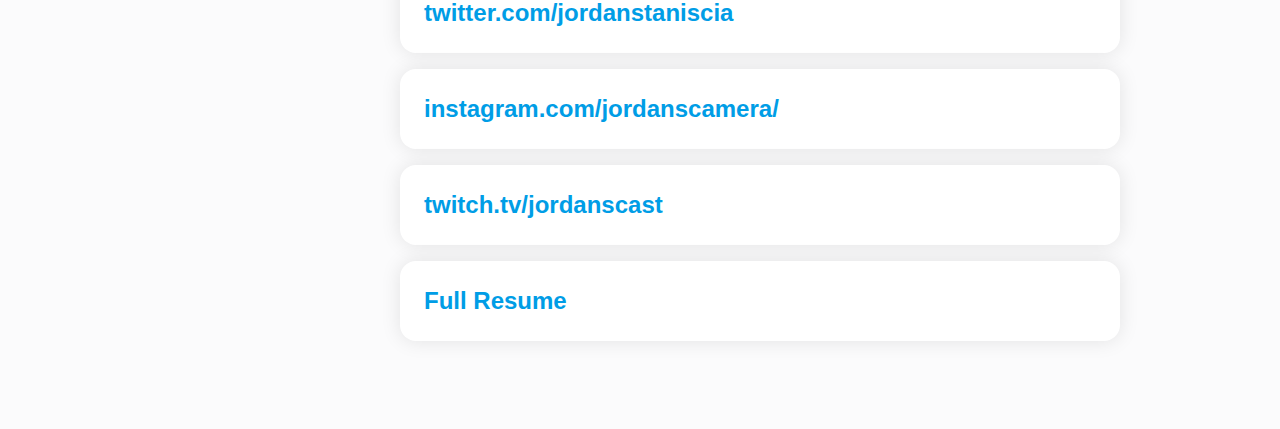
==== commit 7eb4b18e: "Stripe change" ====
--- a/about.html
+++ b/about.html
@@ -43,9 +43,9 @@
 
 			<h1 class="h1 colorDefault marginBottom24">Jordan Staniscia is a designer building digital products &amp; services in San Francisco.</h1>
 
-			<p>Currently, Jordan is the founding designer at <a href="you.com">you.com</a>, a new product search engine. In his spare time he advises companies like <a href="https://culdesac.com">Culdesac</a>.
+			<p>Currently, Jordan is designing payment experiences at <a href="https://stripe.com">Stripe</a>. In his spare time he advises companies like <a href="https://culdesac.com">Culdesac</a>.
 
-			<p>Before that, Jordan was the lead designer of customer experience at <a href="http://instacart.com">Instacart</a>, that company you might already get your groceries from every week. He's also worked at at <a href="https://goabstract.com/">Abstract</a> helping improve how designers actually <i>design</i> by adding modern technology to their tools and <a href="http://storify.com">Storify</a> which helped journalists tell stories with social media as platforms like Twitter and Facebook became newsworthy for the first time (remember those days?). <a href="work.html">Check out some of the work process.</a></p>
+			<p>Before that, Jordan was the lead designer of customer experience at <a href="http://instacart.com">Instacart</a>, that company you might already get your groceries from every week. He's also worked at at <a href="https://goabstract.com/">Abstract</a> helping improve how designers actually <i>design</i> by adding modern technology to their tools, <a href="http://storify.com">Storify</a> which helped journalists tell stories with social media as platforms like Twitter and Facebook became newsworthy for the first time (remember those days?), and was the first designer at <a href="you.com">you.com</a> which is creating a search engine for the current era. <a href="work.html">Check out some of the work process.</a></p>
 		</div>
 		<div class="section">
 			<img class="full-width" src="images/talks.jpg" alt="Jordan Staniscia speaking about design systems"/>
--- a/css/style.css
+++ b/css/style.css
@@ -81,6 +81,9 @@
 }
 
 .h4 {
+	font-size: 26px;
+  line-height: 32px;
+  letter-spacing: 0.0022em;
 }
 
 /* Type Colors */
@@ -226,7 +229,7 @@
 .content-container p, .content-container li {
 	font-size: 24px;
 	line-height: 32px;
-	color: #747474;
+	color: #616161;
 	margin-bottom: 32px;
 }
 
@@ -461,6 +464,11 @@
 	border-radius: 16px;
 }
 
+.credits p, .credits h3 {
+	font-size: 18px;
+  line-height: 24px;
+}
+
 /* Media Queries */
 @media screen and (max-width: 1440px){
 	#about-container img.hero {
@@ -496,7 +504,7 @@
 
 @media screen and (max-width: 960px){
 	.container {
-		padding: 0 30px;
+		padding: 0 24px;
 	}
 
 	#about-container img.hero {
@@ -508,17 +516,29 @@
 		border-radius: 0 0 16px 16px;
 	}
 
-	.content-container h1 {
+	.h1 {
 		font-size: 44px;
     line-height: 48px;
-		margin-bottom: 24px;
-	}
-/*
-	.content-container h2 {
-		font-size: 24px;
-		line-height: 32px;
-		margin-bottom: 24px;
-	}*/
+		letter-spacing: 0.0037em;
+	}
+
+	.h2 {
+		font-size: 31px;
+	  line-height: 38px;
+	  letter-spacing: 0.0039em;
+	}
+
+	.h3 {
+    font-size: 21px;
+    line-height: 26px;
+    letter-spacing: -0.0036em;
+  }
+
+  .h4 {
+    font-size: 21px;
+    line-height: 26px;
+    letter-spacing: -0.0036em;
+  }
 
 	.content-container p, .content-container li {
 		font-size: 18px;
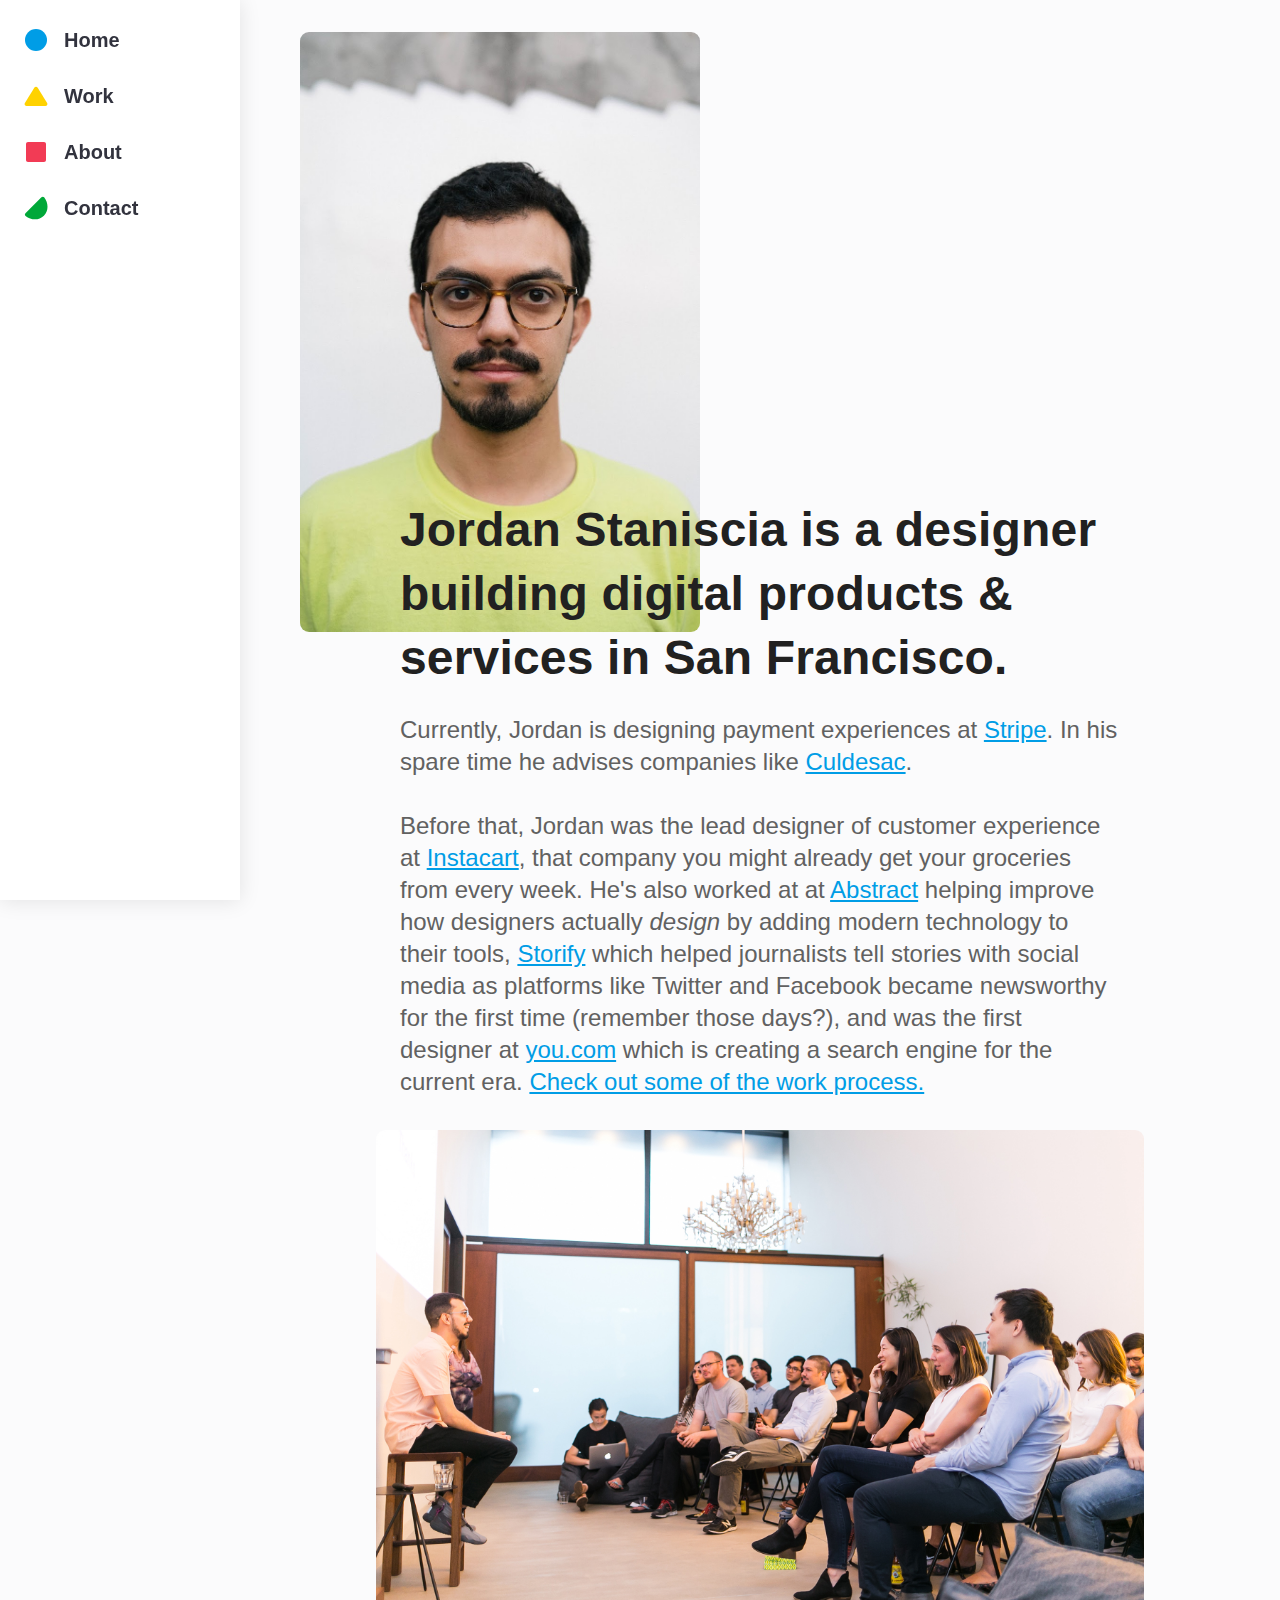
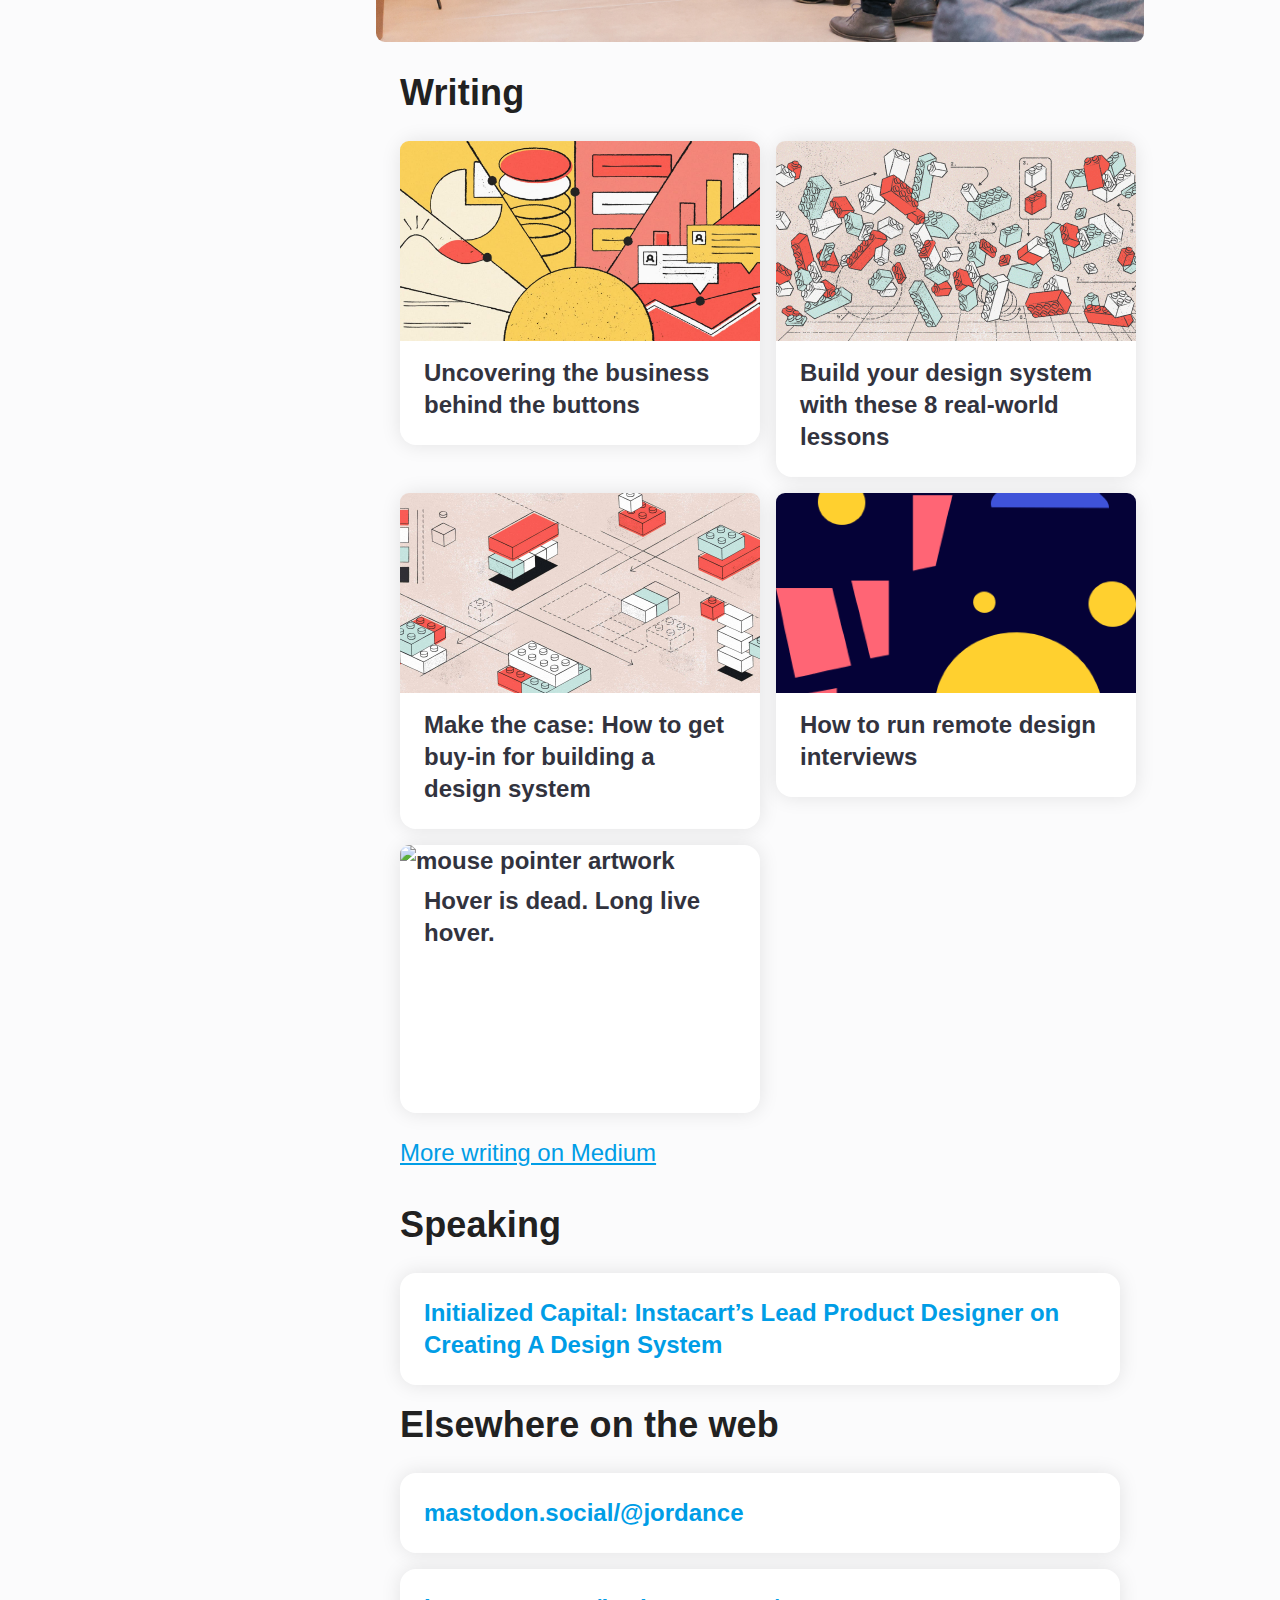
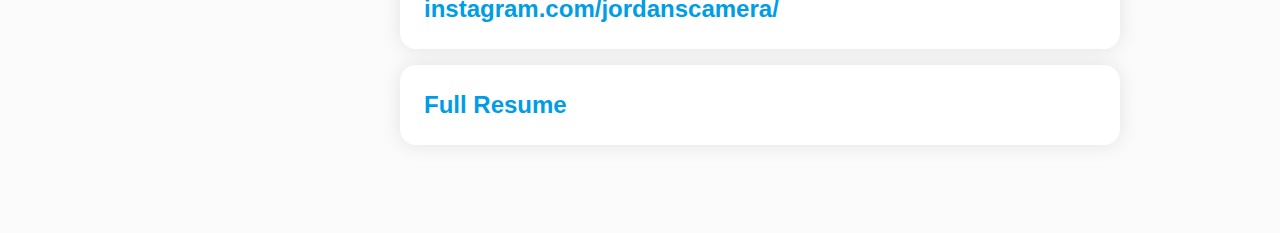
==== commit 3695091d: "Update about.html" ====
--- a/about.html
+++ b/about.html
@@ -59,11 +59,6 @@
 					<span>Uncovering the business behind the buttons</span>
 				</a></div>
 
-				<div><a href="https://remotemakers.co/interviews/jordan-staniscia/" class="card-link">
-					<img src="images/writing/Remote-Makers@2x.png" alt="Remote Makers logo artwork" />
-					<span>Remote Makers Profile: Jordan Staniscia</span>
-				</a></div>
-
 				<div><a href="https://www.abstract.com/blog/building-your-design-system/" class="card-link">
 					<img src="images/writing/design-system-lessons.png" alt="Building a design system piece by piece illustration" />
 					<span>Build your design system with these 8 real-world lessons</span>
@@ -94,18 +89,20 @@
 
 			<div><a href="https://medium.com/initialized-capital/instacarts-lead-product-designer-on-creating-design-systems-4cffefdfca00" class="big-link">Initialized Capital: Instacart’s Lead Product Designer on Creating A Design System</a></div>
 
-			<div><a href="http://grow.co/content/mau-vegas-2017-how-instacart-uses-deep-linking-to-build-personalized-user-experiences-to-boost-engagement-and-conversion/" class="big-link">MAU Vegas 2017</a></div>
+			<!--<div><a href="http://grow.co/content/mau-vegas-2017-how-instacart-uses-deep-linking-to-build-personalized-user-experiences-to-boost-engagement-and-conversion/" class="big-link">MAU Vegas 2017</a></div>-->
 
 		</div>
 		<div class="section">
 
 			<h2 class="h2 colorDefault marginBottom24">Elsewhere on the web</h2>
+			
+			<div><a href="https://mastodon.social/@jordance" class="big-link">mastodon.social/@jordance</a></div>
 
-			<div><a href="http://twitter.com/jordanstaniscia" class="big-link">twitter.com/jordanstaniscia</a></div>
+			<!--<div><a href="http://twitter.com/jordanstaniscia" class="big-link">twitter.com/jordanstaniscia</a></div>-->
 
 			<div><a href="https://www.instagram.com/jordanscamera/" class="big-link">instagram.com/jordanscamera/</a></div>
 
-			<div><a href="https://www.twitch.tv/jordanscast" class="big-link">twitch.tv/jordanscast</a></div>
+			<!--<div><a href="https://www.twitch.tv/jordanscast" class="big-link">twitch.tv/jordanscast</a></div>-->
 
 			<div><a href="https://www.figma.com/file/kTpxOq9Pjka3R3JEFAi44p/My-Resum%C3%A9?node-id=54%3A1" class="big-link">Full Resume</a></div>
 		</div>
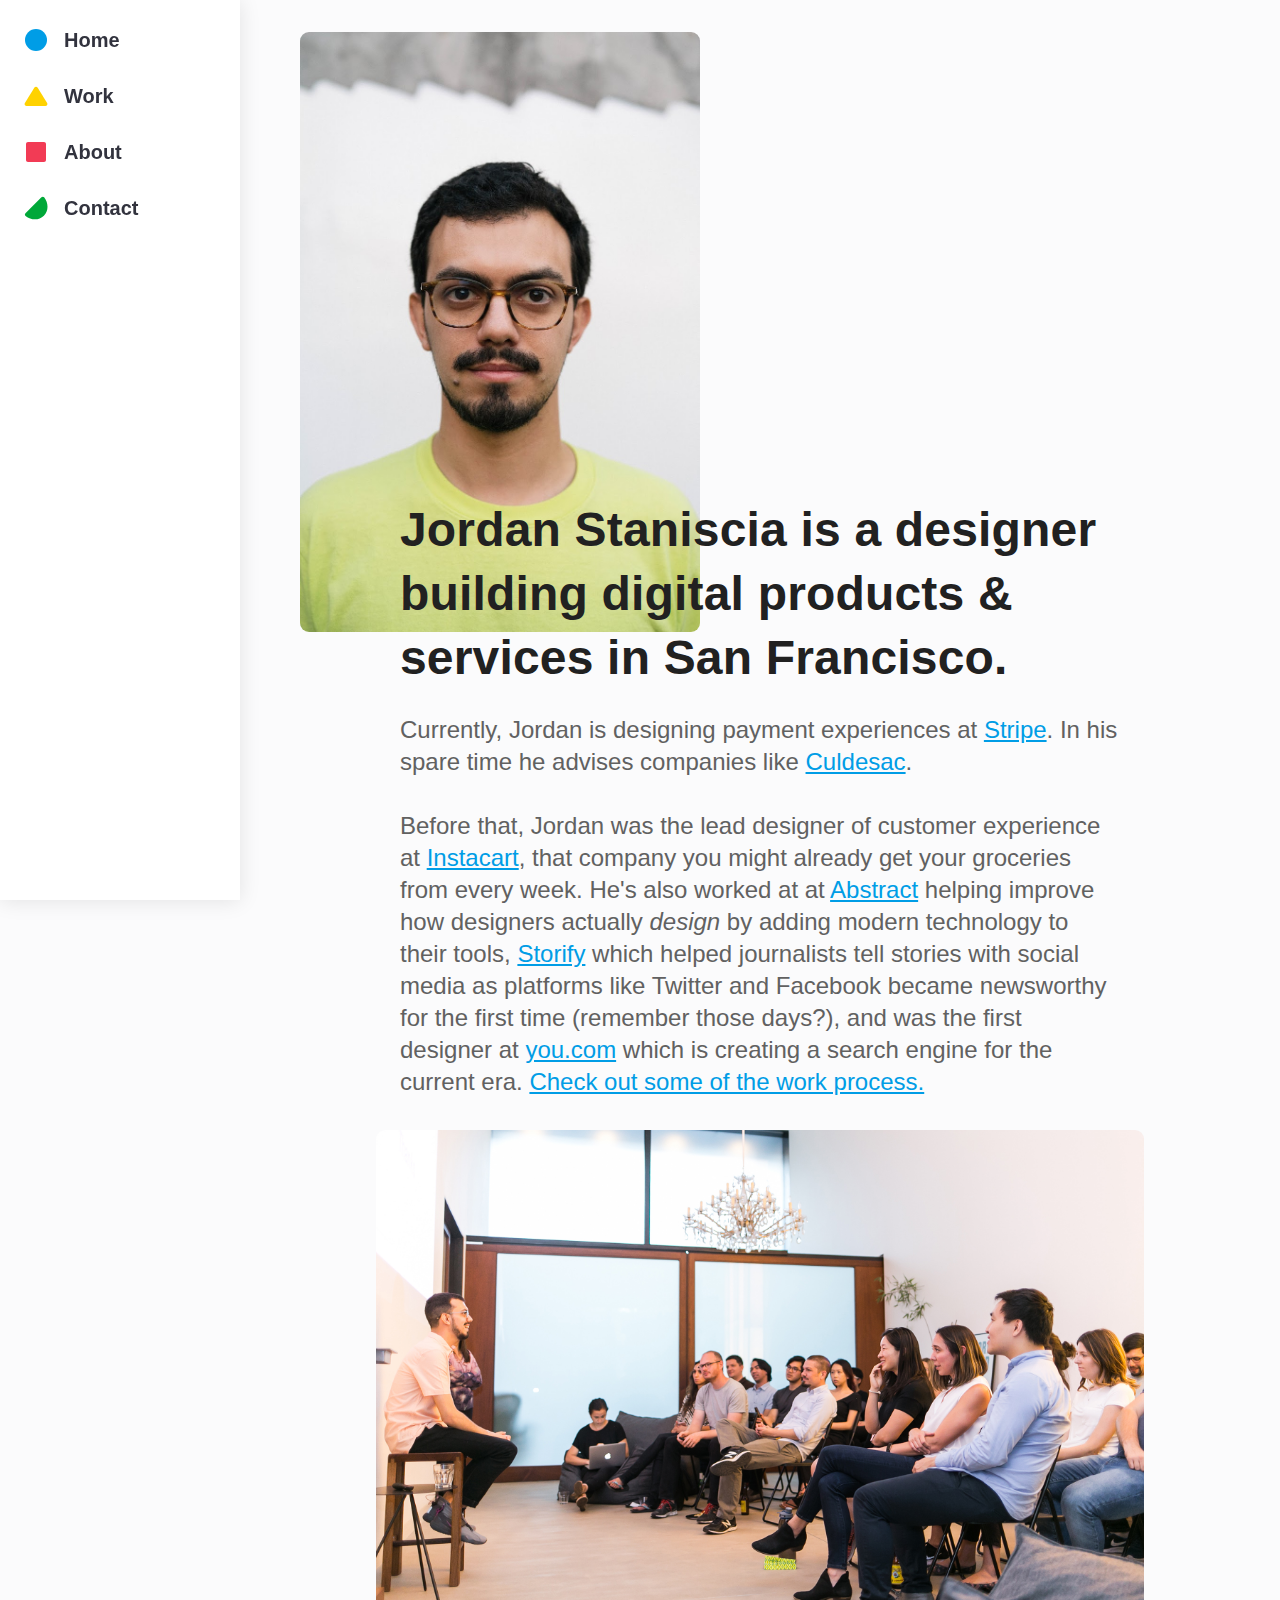
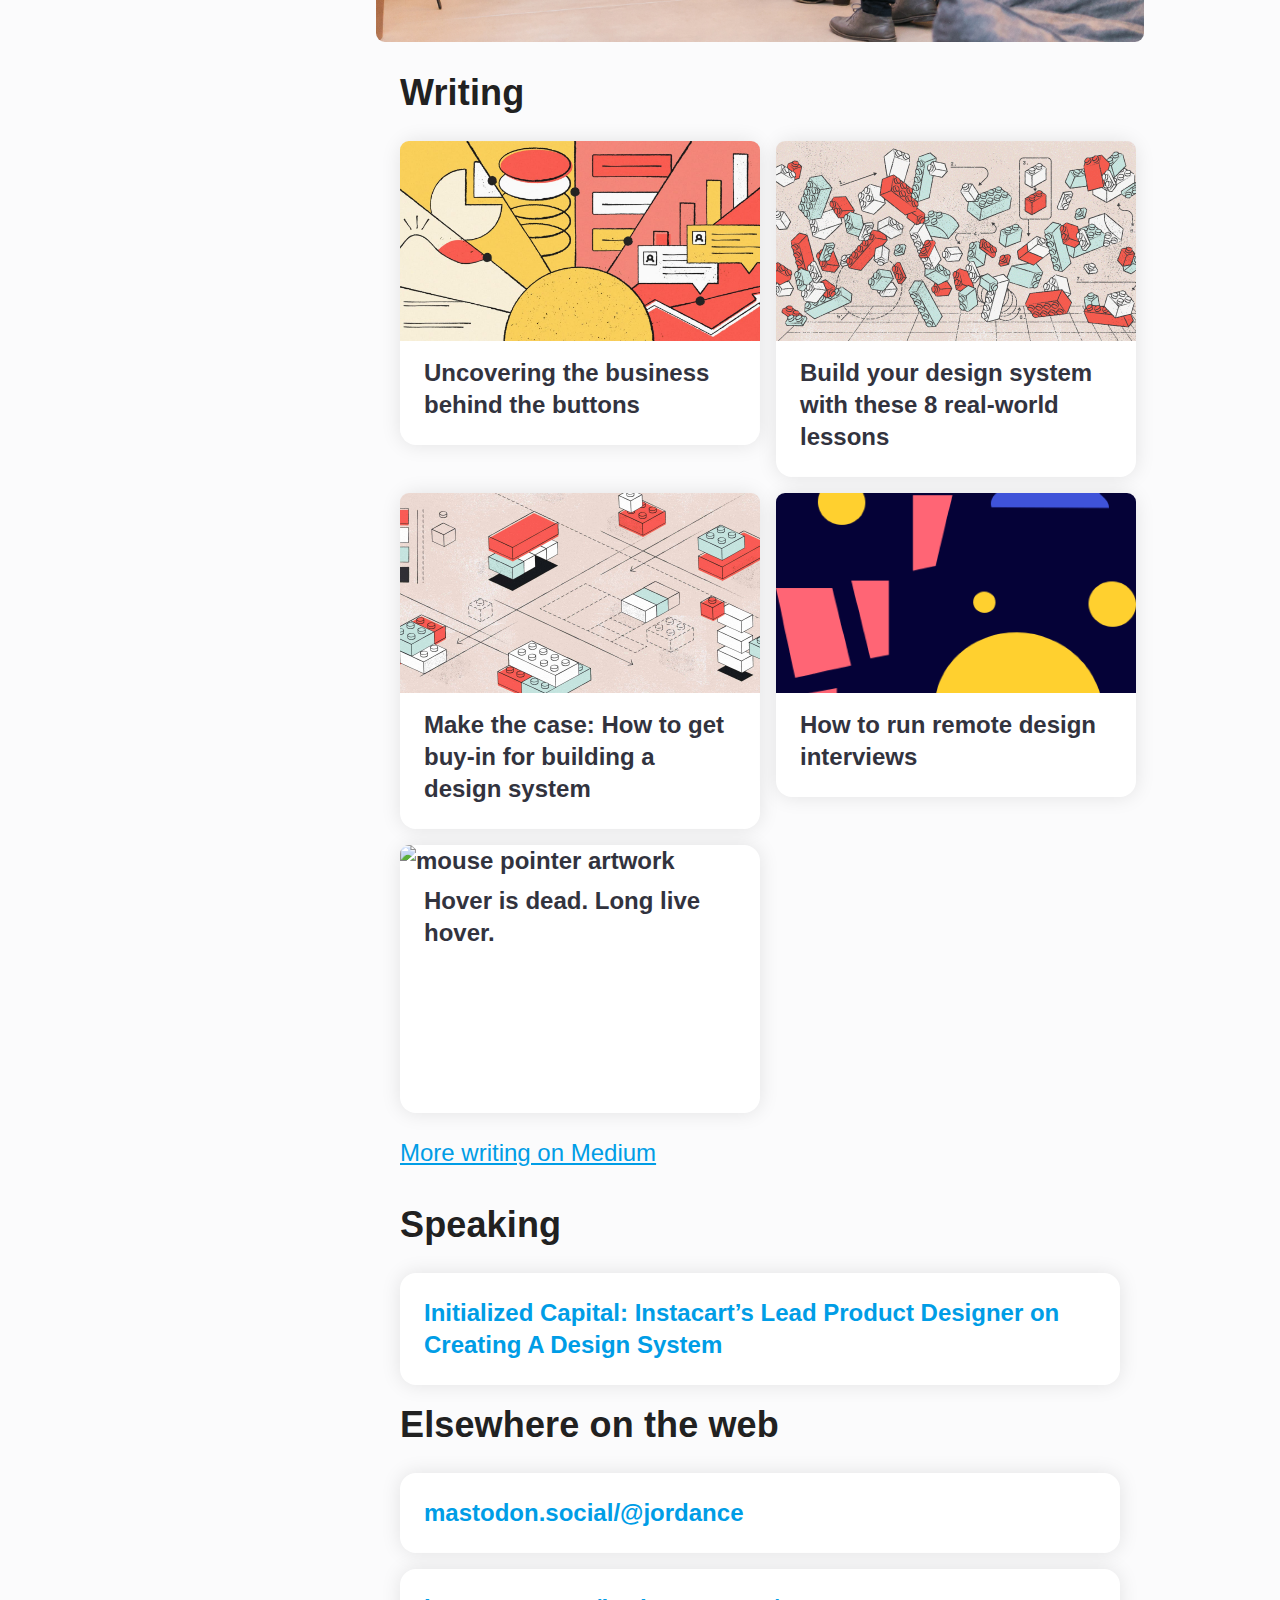
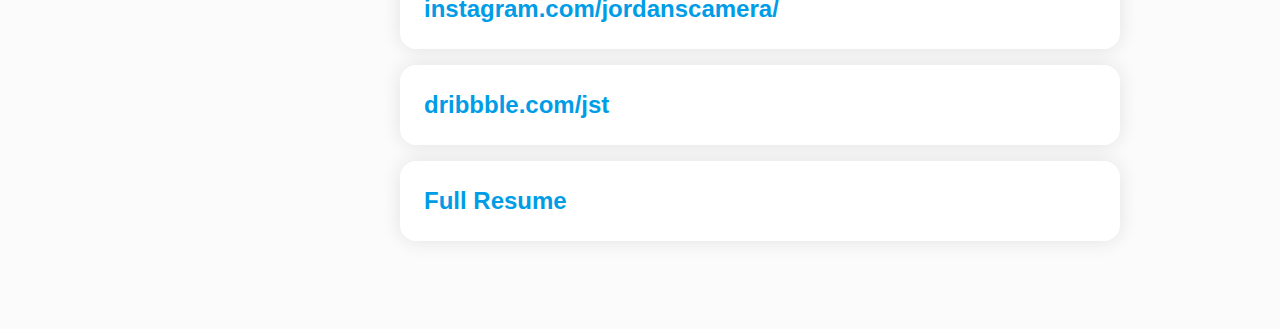
==== commit 057179aa: "Update about.html" ====
--- a/about.html
+++ b/about.html
@@ -45,7 +45,7 @@
 
 			<p>Currently, Jordan is designing payment experiences at <a href="https://stripe.com">Stripe</a>. In his spare time he advises companies like <a href="https://culdesac.com">Culdesac</a>.
 
-			<p>Before that, Jordan was the lead designer of customer experience at <a href="http://instacart.com">Instacart</a>, that company you might already get your groceries from every week. He's also worked at at <a href="https://goabstract.com/">Abstract</a> helping improve how designers actually <i>design</i> by adding modern technology to their tools, <a href="http://storify.com">Storify</a> which helped journalists tell stories with social media as platforms like Twitter and Facebook became newsworthy for the first time (remember those days?), and was the first designer at <a href="you.com">you.com</a> which is creating a search engine for the current era. <a href="work.html">Check out some of the work process.</a></p>
+			<p>Before that, Jordan was the lead designer of customer experience at <a href="https://instacart.com">Instacart</a>, that company you might already get your groceries from every week. He's also worked at at <a href="https://goabstract.com/">Abstract</a> helping improve how designers actually <i>design</i> by adding modern technology to their tools, <a href="https://en.wikipedia.org/wiki/Storify">Storify</a> which helped journalists tell stories with social media as platforms like Twitter and Facebook became newsworthy for the first time (remember those days?), and was the first designer at <a href="https://you.com">you.com</a> which is creating a search engine for the current era. <a href="work.html">Check out some of the work process.</a></p>
 		</div>
 		<div class="section">
 			<img class="full-width" src="images/talks.jpg" alt="Jordan Staniscia speaking about design systems"/>
@@ -98,13 +98,13 @@
 			
 			<div><a href="https://mastodon.social/@jordance" class="big-link">mastodon.social/@jordance</a></div>
 
-			<!--<div><a href="http://twitter.com/jordanstaniscia" class="big-link">twitter.com/jordanstaniscia</a></div>-->
-
 			<div><a href="https://www.instagram.com/jordanscamera/" class="big-link">instagram.com/jordanscamera/</a></div>
 
 			<!--<div><a href="https://www.twitch.tv/jordanscast" class="big-link">twitch.tv/jordanscast</a></div>-->
 
-			<div><a href="https://www.figma.com/file/kTpxOq9Pjka3R3JEFAi44p/My-Resum%C3%A9?node-id=54%3A1" class="big-link">Full Resume</a></div>
+			<div><a href="https://dribbble.com/jst" class="big-link">dribbble.com/jst</a></div>
+
+			<div><a href="/resume.pdf" class="big-link">Full Resume</a></div>
 		</div>
 
 
--- a/css/style.css
+++ b/css/style.css
@@ -410,6 +410,14 @@
 }
 .app-icon-instacart {
 	background: url(../images/app-icon-instacart.png) center center no-repeat;
+	background-size: 72px 72px;
+}
+.app-icon-stripe {
+	background: url(../images/app-icon-stripe.png) center center no-repeat;
+	background-size: 72px 72px;
+}
+.app-icon-storify {
+	background: url(../images/app-icon-storify.png) center center no-repeat;
 	background-size: 72px 72px;
 }
 
